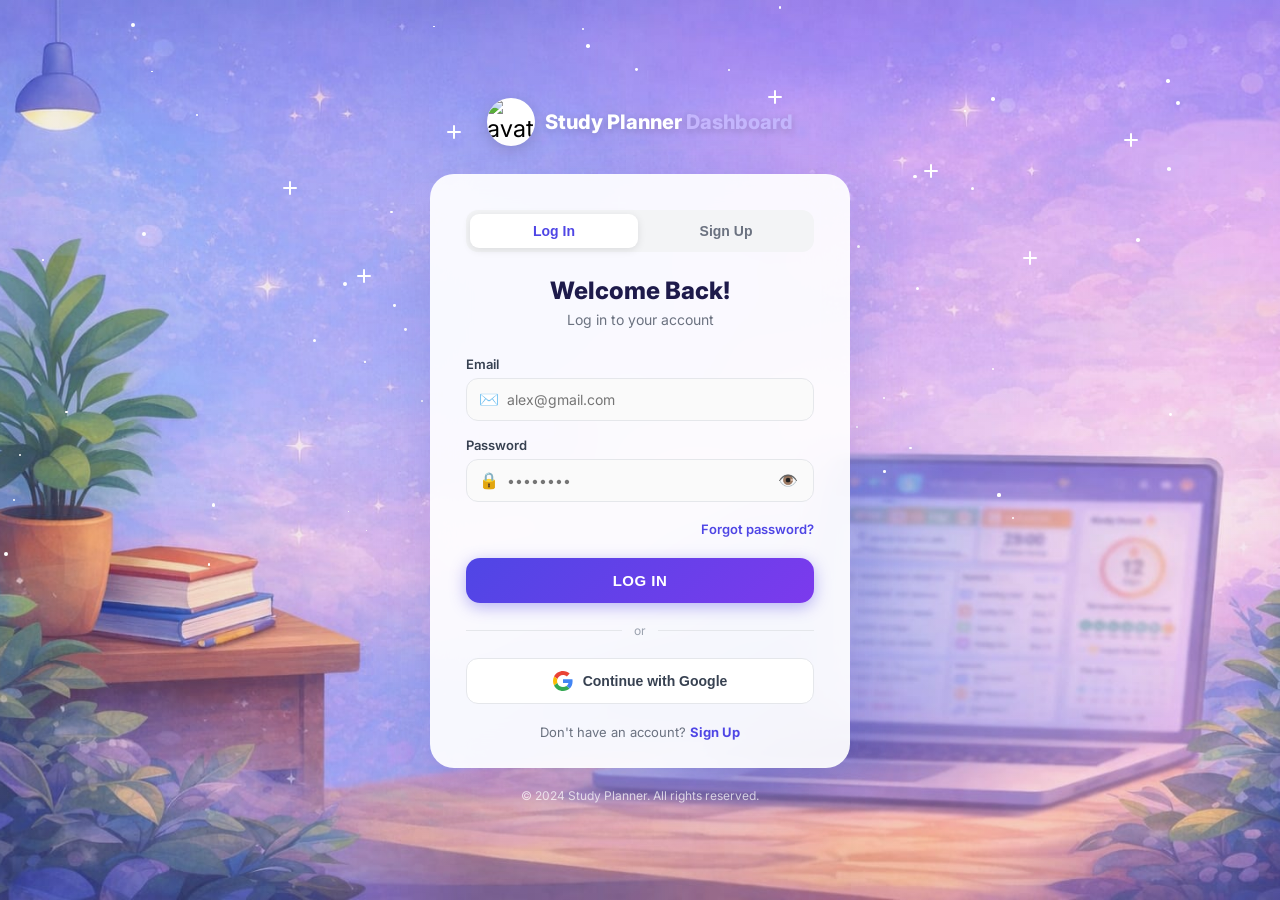
==== index.html @ 0c755c78 "your message" ====
<!DOCTYPE html>
<html lang="en">
<head>
  <meta charset="UTF-8" />
  <meta name="viewport" content="width=device-width, initial-scale=1.0"/>
  <title>Study Planner Dashboard</title>
  <link rel="stylesheet" href="style.css" />
  <link href="https://fonts.googleapis.com/css2?family=Inter:wght@400;500;600;700;800;900&display=swap" rel="stylesheet"/>
</head>
<body>

<!-- SIDEBAR -->
<aside class="sidebar" id="sidebar">
  <div class="sidebar-logo">
    <button class="menu-btn" onclick="toggleSidebar()">☰</button>
    <span class="logo-text">Study Planner</span>
  </div>
  <nav class="sidebar-nav">
    <a class="nav-item active" data-page="dashboard" onclick="showPage('dashboard',this)">
      <span class="nav-icon">🏠</span><span class="nav-label">Dashboard</span>
    </a>
    <a class="nav-item" data-page="today" onclick="showPage('today',this)">
      <span class="nav-icon">📅</span><span class="nav-label">Today</span>
    </a>
    <a class="nav-item" data-page="schedule" onclick="showPage('schedule',this)">
      <span class="nav-icon">🗓</span><span class="nav-label">Schedule</span>
    </a>
    <a class="nav-item" data-page="tasks" onclick="showPage('tasks',this)">
      <span class="nav-icon">✅</span><span class="nav-label">Tasks</span>
    </a>
    <a class="nav-item" data-page="exams" onclick="showPage('exams',this)">
      <span class="nav-icon">📝</span><span class="nav-label">Exams</span>
    </a>
    <a class="nav-item" data-page="resources" onclick="showPage('resources',this)">
      <span class="nav-icon">📚</span><span class="nav-label">Resources</span>
    </a>
    <a class="nav-item" data-page="progress" onclick="showPage('progress',this)">
      <span class="nav-icon">📊</span><span class="nav-label">Progress</span>
    </a>
    <a class="nav-item" data-page="analytics" onclick="showPage('analytics',this)">
      <span class="nav-icon">📈</span><span class="nav-label">Analytics</span>
    </a>
  </nav>
  <div class="sidebar-bottom">
    <a class="nav-item" onclick="openModal('settingsModal')">
      <span class="nav-icon">⚙️</span><span class="nav-label">Settings</span>
    </a>
    <a class="nav-item" onclick="openModal('helpModal')">
      <span class="nav-icon">❓</span><span class="nav-label">Help</span>
    </a>
  </div>
</aside>

<!-- MAIN WRAPPER -->
<div class="main-wrapper" id="mainWrapper">

  <!-- TOPBAR -->
  <header class="topbar">
    <div class="topbar-left">
      <button class="menu-btn-top" onclick="toggleSidebar()">☰</button>
      <h1 class="topbar-title">Study Planner Dashboard</h1>
    </div>
    <div class="topbar-center">
      <span class="welcome-msg">Welcome back, <span id="tbName">Mukti</span>! 👋</span>
    </div>
    <div class="topbar-right">
      <button class="tb-btn" onclick="openModal('searchModal')" title="Search">🔍</button>
      <button class="tb-btn notif-btn" onclick="openModal('notifModal')" title="Notifications">
        🔔<span class="notif-badge" id="notifBadge">0</span>
      </button>
      <button class="tb-btn" onclick="openModal('settingsModal')" title="Settings">⚙️</button>
      <img class="tb-avatar" id="tbAvatar" src="https://api.dicebear.com/7.x/adventurer/svg?seed=Alex" alt="avatar" onclick="openModal('profileModal')"/>
    </div>
  </header>

  <!-- PAGES -->
  <div class="pages-container">

    <!-- DASHBOARD PAGE -->
    <div class="page active" id="pg-dashboard">

      <!-- STAT CARDS ROW -->
      <div class="stat-row">
        <div class="stat-card blue">
          <div class="stat-card-header">
            <span class="stat-icon blue-icon">✔</span>
            <span class="stat-title">Today's Tasks</span>
          </div>
          <div class="stat-value"><span id="tasksDone">5</span> / <span id="tasksTotal">7</span></div>
          <div class="stat-sub">Completed</div>
          <div class="stat-bar"><div class="stat-bar-fill blue-fill" id="taskBarFill"></div></div>
        </div>
        <div class="stat-card teal">
          <div class="stat-card-header">
            <span class="stat-icon teal-icon">🕐</span>
            <span class="stat-title">Weekly Study Hours</span>
          </div>
          <div class="stat-value"><span id="hoursLogged">12</span> / <span id="hoursGoal">20</span> <small>hrs</small></div>
          <div class="stat-sub"></div>
          <div class="stat-bar"><div class="stat-bar-fill teal-fill" id="hoursBarFill"></div></div>
        </div>
        <div class="stat-card orange">
          <div class="stat-card-header">
            <span class="stat-icon orange-icon">📋</span>
            <span class="stat-title">Upcoming Exams</span>
          </div>
          <div class="stat-value" id="examCount">3</div>
          <div class="stat-sub">This Month</div>
        </div>
        <div class="stat-card purple">
          <div class="stat-card-header">
            <span class="stat-icon purple-icon">🎯</span>
            <span class="stat-title">Focus Timer</span>
          </div>
          <div class="stat-value timer-val" id="timerDisplay">25:00</div>
          <div class="stat-sub" id="timerLabel">Pomodoro Ready</div>
          <div class="timer-mini-btns">
            <button class="tmb" id="timerStartBtn" onclick="toggleTimer()">▶ Start</button>
            <button class="tmb tmb-reset" onclick="resetTimer()">↺</button>
          </div>
        </div>
      </div>

      <!-- MIDDLE ROW -->
      <div class="mid-row">

        <!-- TODAY'S SCHEDULE -->
        <div class="card">
          <div class="card-hdr">
            <span>Today's Schedule</span>
            <button class="hdr-btn" onclick="openModal('addScheduleModal')">⊞</button>
          </div>
          <ul class="sched-list" id="schedList"></ul>
          <button class="view-all-btn" onclick="showPage('schedule',null)">View Full Schedule</button>
        </div>

        <!-- TASK LIST -->
        <div class="card">
          <div class="card-hdr">
            <span>Task List</span>
            <button class="hdr-btn" onclick="openModal('addTaskModal')">＋</button>
          </div>
          <ul class="task-list" id="taskList"></ul>
          <button class="add-task-row" onclick="openModal('addTaskModal')">＋ Add New Task</button>
        </div>

        <!-- UPCOMING EXAMS -->
        <div class="card">
          <div class="card-hdr">
            <span>Upcoming Exams</span>
            <button class="hdr-btn view-all-link" onclick="showPage('exams',null)">View All</button>
          </div>
          <ul class="exam-list" id="examList"></ul>
        </div>

      </div>

      <!-- BOTTOM ROW -->
      <div class="bot-row">

        <!-- STUDY PROGRESS -->
        <div class="card">
          <div class="card-hdr"><span>Study Progress</span></div>
          <div id="subjectBars"></div>
          <div class="donut-wrap">
            <canvas id="donutChart" width="140" height="140"></canvas>
            <div class="donut-center">
              <span id="donutPct">68%</span>
              <small>Weekly Goal<br>Achieved</small>
            </div>
          </div>
        </div>

        <!-- QUICK ACTIONS -->
        <div class="card qa-card">
          <div class="card-hdr"><span>Quick Actions</span></div>
          <div class="qa-grid">
            <button class="qa-btn" onclick="startFocusTimer()">
              <span class="qa-icon purple-qa">🎯</span>
              <span>Start Focus</span>
              <small id="qaMin">25 min</small>
            </button>
            <button class="qa-btn" onclick="openModal('addNoteModal')">
              <span class="qa-icon blue-qa">📝</span>
              <span>Add Note</span>
            </button>
            <button class="qa-btn" onclick="openModal('flashcardsModal')">
              <span class="qa-icon teal-qa">🃏</span>
              <span>Create Flashcards</span>
            </button>
            <button class="qa-btn" onclick="openModal('addResourceModal')">
              <span class="qa-icon orange-qa">📤</span>
              <span>Upload Resource</span>
            </button>
          </div>
        </div>

        <!-- RESOURCES -->
        <div class="card">
          <div class="card-hdr">
            <span>Resources</span>
            <button class="hdr-btn view-all-link" onclick="showPage('resources',null)">View All</button>
          </div>
          <ul class="res-list" id="resList"></ul>
        </div>

      </div>
    </div><!-- /dashboard -->

    <!-- STREAK PANEL (right sidebar) -->
    <div class="streak-panel" id="streakPanel">
      <div class="card streak-card">
        <div class="card-hdr"><span>Study Streak 🔥</span></div>
        <div class="streak-ring-wrap">
          <canvas id="streakRing" width="160" height="160"></canvas>
          <div class="streak-ring-center">
            <span class="streak-flame-icon">🔥</span>
            <span class="streak-num" id="streakNum">0</span>
            <span class="streak-days-lbl">Days</span>
          </div>
        </div>
        <p class="streak-msg" id="streakMsg">Study today to start your streak!</p>
        <div class="streak-week" id="streakWeek"></div>
        <div class="longest-streak">🏆 Longest Streak: <strong id="longestStreak">0 days</strong></div>

        <!-- CALENDAR -->
        <div class="cal-section">
          <div class="cal-hdr">
            <span>This Month</span>
            <div>
              <button class="cal-nav" onclick="calNav(-1)">‹</button>
              <button class="cal-nav" onclick="calNav(1)">›</button>
            </div>
          </div>
          <div class="cal-dow">
            <span>M</span><span>T</span><span>W</span><span>T</span><span>F</span><span>S</span><span>S</span>
          </div>
          <div class="cal-grid" id="calGrid"></div>
          <div class="cal-footer">Total Study Days: <strong id="calTotal">0</strong></div>
          <div class="cal-month-lbl" id="calMonthLbl"></div>
        </div>
      </div>
    </div>

    <!-- TODAY PAGE -->
    <div class="page" id="pg-today">
      <div class="page-title">Today's Overview</div>
      <div class="card" style="max-width:700px">
        <div class="card-hdr"><span>Today's Tasks</span><button class="hdr-btn" onclick="openModal('addTaskModal')">＋</button></div>
        <ul class="task-list" id="todayTaskList"></ul>
        <button class="add-task-row" onclick="openModal('addTaskModal')">＋ Add New Task</button>
      </div>
    </div>

    <!-- SCHEDULE PAGE -->
    <div class="page" id="pg-schedule">
      <div class="page-title">Full Schedule</div>
      <div class="card" style="max-width:700px">
        <div class="card-hdr"><span>Schedule</span><button class="hdr-btn" onclick="openModal('addScheduleModal')">＋</button></div>
        <ul class="sched-list" id="fullSchedList"></ul>
      </div>
    </div>

    <!-- TASKS PAGE -->
    <div class="page" id="pg-tasks">
      <div class="page-title">All Tasks</div>
      <div class="card" style="max-width:700px">
        <div class="card-hdr"><span>Tasks</span><button class="hdr-btn" onclick="openModal('addTaskModal')">＋</button></div>
        <ul class="task-list" id="allTaskList"></ul>
      </div>
    </div>

    <!-- EXAMS PAGE -->
    <div class="page" id="pg-exams">
      <div class="page-title">Upcoming Exams</div>
      <div class="card" style="max-width:700px">
        <div class="card-hdr"><span>Exams</span><button class="hdr-btn" onclick="openModal('addExamModal')">＋</button></div>
        <ul class="exam-list" id="allExamList"></ul>
      </div>
    </div>

    <!-- RESOURCES PAGE -->
    <div class="page" id="pg-resources">
      <div class="page-title">Study Resources</div>
      <div class="card" style="max-width:700px">
        <div class="card-hdr"><span>Resources</span><button class="hdr-btn" onclick="openModal('addResourceModal')">＋</button></div>
        <ul class="res-list" id="allResList"></ul>
      </div>
    </div>

    <!-- PROGRESS PAGE -->
    <div class="page" id="pg-progress">
      <div class="page-title">Study Progress</div>
      <div class="card" style="max-width:700px">
        <div class="card-hdr"><span>Subject Progress</span></div>
        <div id="progressBars"></div>
      </div>
    </div>

    <!-- ANALYTICS PAGE -->
    <div class="page" id="pg-analytics">
      <div class="page-title">Analytics</div>
      <div class="card" style="max-width:700px">
        <div class="card-hdr"><span>Weekly Overview</span></div>
        <canvas id="analyticsChart" width="600" height="260"></canvas>
      </div>
    </div>

  </div><!-- /pages-container -->
</div><!-- /main-wrapper -->

<!-- TIMER MODAL (full focus timer) -->
<div class="overlay" id="timerModal">
  <div class="modal timer-modal">
    <div class="modal-hdr"><span>Focus Timer</span><button onclick="closeModal('timerModal')">✕</button></div>
    <div class="timer-mode-tabs">
      <button class="mode-tab active" id="tabPomodoro" onclick="setTimerMode('pomodoro')">🍅 Pomodoro</button>
      <button class="mode-tab" id="tabTea" onclick="setTimerMode('tea')">☕ Tea Break</button>
      <button class="mode-tab" id="tabStudy" onclick="setTimerMode('study')">📖 Study</button>
    </div>
    <div class="timer-big" id="timerBig">25:00</div>
    <div class="timer-status" id="timerStatus">Ready to focus</div>
    <div class="timer-cycle-info" id="timerCycleInfo">Cycle: Study 30 min → Tea Break 5 min</div>
    <div class="timer-btns">
      <button class="t-btn t-start" id="timerMainBtn" onclick="toggleTimer()">▶ Start</button>
      <button class="t-btn t-reset" onclick="resetTimer()">↺ Reset</button>
      <button class="t-btn t-skip" onclick="skipPhase()">⏭ Skip</button>
    </div>
    <div class="timer-progress-wrap">
      <div class="timer-progress-bar" id="timerProgressBar"></div>
    </div>
    <div class="timer-sessions">Sessions today: <strong id="sessionCount">0</strong></div>
  </div>
</div>

<!-- ADD TASK MODAL -->
<div class="overlay" id="addTaskModal">
  <div class="modal">
    <div class="modal-hdr"><span>Add New Task</span><button onclick="closeModal('addTaskModal')">✕</button></div>
    <label>Task</label>
    <input type="text" id="newTaskText" placeholder="Task description..." />
    <label>Subject</label>
    <input type="text" id="newTaskSubject" list="subjectDL" placeholder="e.g. Math, Biology..." autocomplete="off"/>
    <datalist id="subjectDL"></datalist>
    <label>Priority</label>
    <select id="newTaskPriority">
      <option value="normal">Normal</option>
      <option value="high">High</option>
      <option value="low">Low</option>
    </select>
    <button class="modal-submit" onclick="addTask()">Add Task</button>
  </div>
</div>

<!-- ADD EXAM MODAL -->
<div class="overlay" id="addExamModal">
  <div class="modal">
    <div class="modal-hdr"><span>Add Exam</span><button onclick="closeModal('addExamModal')">✕</button></div>
    <label>Exam Name</label>
    <input type="text" id="newExamName" placeholder="e.g. Chemistry Final"/>
    <label>Date</label>
    <input type="date" id="newExamDate"/>
    <label>Color</label>
    <select id="newExamColor">
      <option value="#4f46e5">Blue</option>
      <option value="#ef4444">Red</option>
      <option value="#10b981">Green</option>
      <option value="#f59e0b">Orange</option>
    </select>
    <button class="modal-submit" onclick="addExam()">Add Exam</button>
  </div>
</div>

<!-- EDIT EXAM MODAL -->
<div class="overlay" id="editExamModal">
  <div class="modal">
    <div class="modal-hdr"><span>Edit Exam</span><button onclick="closeModal('editExamModal')">✕</button></div>
    <input type="hidden" id="editExamId"/>
    <label>Exam Name</label>
    <input type="text" id="editExamName" placeholder="e.g. Chemistry Final"/>
    <label>Date</label>
    <input type="date" id="editExamDate"/>
    <label>Color</label>
    <select id="editExamColor">
      <option value="#4f46e5">Blue</option>
      <option value="#ef4444">Red</option>
      <option value="#10b981">Green</option>
      <option value="#f59e0b">Orange</option>
    </select>
    <button class="modal-submit" onclick="saveEditExam()">Save Changes</button>
  </div>
</div>

<!-- ADD SCHEDULE MODAL -->
<div class="overlay" id="addScheduleModal">
  <div class="modal">
    <div class="modal-hdr"><span>Add Schedule Item</span><button onclick="closeModal('addScheduleModal')">✕</button></div>
    <label>Time</label>
    <input type="time" id="newSchedTime"/>
    <label>Label</label>
    <input type="text" id="newSchedLabel" placeholder="e.g. Biology Review"/>
    <label>Color</label>
    <select id="newSchedColor">
      <option value="#10b981">Green</option>
      <option value="#4f46e5">Blue</option>
      <option value="#f59e0b">Orange</option>
      <option value="#ef4444">Red</option>
      <option value="#8b5cf6">Purple</option>
    </select>
    <button class="modal-submit" onclick="addScheduleItem()">Add</button>
  </div>
</div>

<!-- EDIT RESOURCE MODAL -->
<div class="overlay" id="editResourceModal">
  <div class="modal">
    <div class="modal-hdr"><span>Edit Resource</span><button onclick="closeModal('editResourceModal')">✕</button></div>
    <input type="hidden" id="editResId"/>
    <label>Name</label>
    <input type="text" id="editResName" placeholder="Resource name..."/>
    <label>Type</label>
    <select id="editResType">
      <option value="🔖">🔖PDF</option>
      <option value="📹">📹Video</option>
      <option value="🔗">🔗Link</option>
      <option value="📄">📄Notes</option>
    </select>
    <label>URL (optional)</label>
    <input type="text" id="editResUrl" placeholder="https://..."/>
    <button class="modal-submit" onclick="saveEditResource()">Save Changes</button>
  </div>
</div>

<!-- ADD RESOURCE MODAL -->
<div class="overlay" id="addResourceModal">
  <div class="modal">
    <div class="modal-hdr"><span>Add Resource</span><button onclick="closeModal('addResourceModal')">✕</button></div>
    <label>Name</label>
    <input type="text" id="newResName" placeholder="Resource name..."/>
    <label>Type</label>
    <select id="newResType">
      <option value="🔖">🔖PDF</option>
      <option value="📹">📹Video</option>
      <option value="🔗">🔗Link</option>
      <option value="📄">📄Notes</option>
    </select>
    <label>URL (optional)</label>
    <input type="text" id="newResUrl" placeholder="https://..."/>
    <button class="modal-submit" onclick="addResource()">Add Resource</button>
  </div>
</div>

<!-- ADD NOTE MODAL -->
<div class="overlay" id="addNoteModal">
  <div class="modal">
    <div class="modal-hdr"><span>Add Note</span><button onclick="closeModal('addNoteModal')">✕</button></div>
    <label>Title</label>
    <input type="text" id="newNoteTitle" placeholder="Note title..."/>
    <label>Content</label>
    <textarea id="newNoteContent" rows="5" placeholder="Write your note here..." style="width:100%;padding:9px 12px;border:1.5px solid #e5e7eb;border-radius:8px;font-size:14px;resize:vertical;outline:none;font-family:inherit"></textarea>
    <button class="modal-submit" onclick="addNote()">Save Note</button>
  </div>
</div>

<!-- FLASHCARDS MODAL -->
<div class="overlay" id="flashcardsModal">
  <div class="modal">
    <div class="modal-hdr"><span>Create Flashcard</span><button onclick="closeModal('flashcardsModal')">✕</button></div>
    <label>Question</label>
    <input type="text" id="fcQuestion" placeholder="Question..."/>
    <label>Answer</label>
    <input type="text" id="fcAnswer" placeholder="Answer..."/>
    <button class="modal-submit" onclick="addFlashcard()">Save Flashcard</button>
  </div>
</div>

<!-- PROFILE MODAL -->
<div class="overlay" id="profileModal">
  <div class="modal">
    <div class="modal-hdr"><span>Update Profile</span><button onclick="closeModal('profileModal')">✕</button></div>
    <div class="profile-avatar-wrap">
      <img id="profileAvatarPreview" src="" alt="avatar" class="profile-avatar-big"/>
      <button class="profile-avatar-change" onclick="$id('profilePicInput').click()">📷 Change Photo</button>
      <input type="file" id="profilePicInput" accept="image/*" style="display:none" onchange="handleProfilePic(event)"/>
    </div>
    <label>Display Name</label>
    <input type="text" id="profileName" placeholder="Your name"/>
    <label>Gmail Address</label>
    <input type="email" id="profileEmail" placeholder="yourname@gmail.com" readonly style="background:#f9fafb;color:#9ca3af;cursor:not-allowed"/>
    <button class="modal-submit" onclick="saveProfile()">Save Profile</button>
  </div>
</div>

<!-- SETTINGS MODAL -->
<div class="overlay" id="settingsModal">
  <div class="modal">
    <div class="modal-hdr"><span>Settings</span><button onclick="closeModal('settingsModal')">✕</button></div>
    <label>Your Name</label>
    <input type="text" id="setName" value="Mukti"/>
    <label>Pomodoro Duration (min)</label>
    <input type="number" id="setPomo" value="25" min="1" max="60"/>
    <label>Tea Break Duration (min)</label>
    <input type="number" id="setBreak" value="5" min="1" max="30"/>
    <label>Study Cycle Duration (min)</label>
    <input type="number" id="setStudyCycle" value="30" min="5" max="120"/>
    <label>Weekly Hours Goal</label>
    <input type="number" id="setHrsGoal" value="20" min="1" max="168"/>

    <label>Appearance</label>
    <div class="theme-toggle-row">
      <button class="theme-btn" id="themeLightBtn" onclick="setTheme('light')">☀️ Light</button>
      <button class="theme-btn" id="themeDarkBtn" onclick="setTheme('dark')">🌙 Dark</button>
    </div>

    <label style="margin-top:14px">Language</label>
    <select id="setLanguage" onchange="setLanguage(this.value)">
      <option value="en">🇬🇧 English</option>
      <option value="hi">🇮🇳 Hindi</option>
      <option value="gu">🇮🇳 Gujarati</option>
    </select>

    <button class="modal-submit" onclick="saveSettings()">Save Settings</button>
    <button class="modal-profile" onclick="closeModal('settingsModal');openModal('profileModal')">👤 Update Profile</button>
    <button class="modal-logout" onclick="logout()">🚪 Logout</button>
  </div>
</div>

<!-- NOTIFICATIONS MODAL -->
<div class="overlay" id="notifModal">
  <div class="modal">
    <div class="modal-hdr"><span>Notifications</span><button onclick="closeModal('notifModal')">✕</button></div>
    <ul class="notif-list" id="notifList"></ul>
    <button class="modal-submit" onclick="clearNotifs()">Clear All</button>
  </div>
</div>

<!-- SEARCH MODAL -->
<div class="overlay" id="searchModal">
  <div class="modal">
    <div class="modal-hdr"><span>Search</span><button onclick="closeModal('searchModal')">✕</button></div>
    <input type="text" id="searchInput" placeholder="Search tasks, exams, resources..." oninput="doSearch()"/>
    <ul class="notif-list" id="searchResults"></ul>
  </div>
</div>

<!-- HELP MODAL -->
<div class="overlay" id="helpModal">
  <div class="modal">
    <div class="modal-hdr"><span>Help</span><button onclick="closeModal('helpModal')">✕</button></div>
    <p style="font-size:14px;color:#374151;line-height:1.7">
      <strong>Timer Cycle:</strong> Study 30 min → ☕ Tea Break 5 min → repeat.<br>
      <strong>Pomodoro:</strong> 25 min focus → 5 min break.<br>
      <strong>Streak:</strong> Complete at least one task per day to maintain your streak.<br>
      <strong>Quick Actions:</strong> Use the dashboard buttons to quickly start a session, add notes, or upload resources.
    </p>
  </div>
</div>

<!-- TOAST -->
<div class="toast" id="toast" onclick="hideToast()">
  <span id="toastIcon">🔔</span>
  <div>
    <div id="toastTitle" style="font-weight:700;font-size:14px"></div>
    <div id="toastMsg" style="font-size:12px;opacity:.9"></div>
  </div>
  <button onclick="event.stopPropagation();hideToast()" style="background:none;border:none;color:white;font-size:18px;cursor:pointer;margin-left:auto">✕</button>
</div>

<!-- SIDEBAR OVERLAY (mobile) -->
<div class="sidebar-overlay" id="sidebarOverlay" onclick="toggleSidebar()"></div>

<script src="app.js"></script>
</body>
</html>
---- style.css ----
/* ===== RESET & BASE ===== */
*{box-sizing:border-box;margin:0;padding:0}
body{font-family:'Inter',sans-serif;background:linear-gradient(135deg,#c7d9f5 0%,#dce8fb 50%,#c5d5f0 100%);min-height:100vh;display:flex;overflow-x:hidden}

/* ===== SIDEBAR ===== */
.sidebar{width:220px;min-height:100vh;background:linear-gradient(180deg,#1e3a8a 0%,#1d4ed8 60%,#2563eb 100%);display:flex;flex-direction:column;position:fixed;left:0;top:0;z-index:200;transition:width .3s,transform .3s;overflow:hidden}
.sidebar.collapsed{width:64px}
.sidebar-logo{display:flex;align-items:center;gap:12px;padding:18px 16px 14px;border-bottom:1px solid rgba(255,255,255,.12)}
.menu-btn{background:none;border:none;color:white;font-size:20px;cursor:pointer;flex-shrink:0;line-height:1}
.logo-text{color:white;font-weight:800;font-size:15px;white-space:nowrap;overflow:hidden}
.sidebar.collapsed .logo-text{display:none}
.sidebar-nav{flex:1;padding:12px 0;display:flex;flex-direction:column;gap:2px}
.sidebar-bottom{padding:12px 0;border-top:1px solid rgba(255,255,255,.12)}
.nav-item{display:flex;align-items:center;gap:12px;padding:11px 18px;color:rgba(255,255,255,.75);cursor:pointer;border-radius:0;transition:all .2s;text-decoration:none;white-space:nowrap;border-left:3px solid transparent}
.nav-item:hover{background:rgba(255,255,255,.12);color:white}
.nav-item.active{background:rgba(255,255,255,.18);color:white;border-left-color:white;font-weight:600}
.nav-icon{font-size:18px;flex-shrink:0;width:22px;text-align:center}
.nav-label{font-size:14px;overflow:hidden}
.sidebar.collapsed .nav-label{display:none}
.sidebar.collapsed .nav-item{padding:11px 20px;justify-content:center}

/* ===== MAIN WRAPPER ===== */
.main-wrapper{margin-left:220px;flex:1;display:flex;flex-direction:column;min-height:100vh;transition:margin-left .3s}
.sidebar.collapsed~.main-wrapper{margin-left:64px}

/* ===== TOPBAR ===== */
.topbar{background:linear-gradient(90deg,#1e3a8a,#1d4ed8,#2563eb);color:white;padding:12px 24px;display:flex;align-items:center;justify-content:space-between;gap:12px;position:sticky;top:0;z-index:100;box-shadow:0 2px 12px rgba(0,0,0,.2)}
.topbar-left{display:flex;align-items:center;gap:12px}
.menu-btn-top{background:none;border:none;color:white;font-size:20px;cursor:pointer;display:none}
.topbar-title{font-size:18px;font-weight:800;white-space:nowrap}
.topbar-center{flex:1;text-align:center}
.welcome-msg{font-size:14px;opacity:.9}
.topbar-right{display:flex;align-items:center;gap:8px}
.tb-btn{background:rgba(255,255,255,.15);border:none;color:white;font-size:16px;padding:7px 10px;border-radius:8px;cursor:pointer;position:relative;transition:background .2s}
.tb-btn:hover{background:rgba(255,255,255,.28)}
.notif-badge{position:absolute;top:-4px;right:-4px;background:#ef4444;color:white;font-size:9px;border-radius:50%;width:16px;height:16px;display:flex;align-items:center;justify-content:center;font-weight:700}
.tb-avatar{width:36px;height:36px;border-radius:50%;border:2px solid rgba(255,255,255,.6);cursor:pointer;object-fit:cover}

/* ===== PAGES CONTAINER ===== */
.pages-container{display:flex;gap:0;flex:1;padding:0;position:relative}
.page{display:none;flex:1;padding:20px;flex-direction:column;gap:16px;min-width:0}
.page.active{display:flex}
.page-title{font-size:22px;font-weight:800;color:#1e3a8a;margin-bottom:4px}

/* ===== STAT ROW ===== */
.stat-row{display:grid;grid-template-columns:repeat(4,1fr);gap:14px}
.stat-card{background:white;border-radius:14px;padding:16px;box-shadow:0 2px 12px rgba(0,0,0,.07);display:flex;flex-direction:column;gap:4px}
.stat-card-header{display:flex;align-items:center;gap:8px;margin-bottom:4px}
.stat-icon{width:32px;height:32px;border-radius:8px;display:flex;align-items:center;justify-content:center;font-size:16px;flex-shrink:0}
.blue-icon{background:#dbeafe;color:#1d4ed8}
.teal-icon{background:#d1fae5;color:#059669}
.orange-icon{background:#ffedd5;color:#ea580c}
.purple-icon{background:#ede9fe;color:#7c3aed}
.stat-title{font-size:13px;font-weight:600;color:#6b7280}
.stat-value{font-size:28px;font-weight:900;color:#111827;line-height:1.1}
.stat-value small{font-size:14px;font-weight:500;color:#6b7280}
.timer-val{font-size:26px;color:#7c3aed;letter-spacing:1px}
.stat-sub{font-size:12px;color:#9ca3af;margin-top:2px}
.stat-bar{background:#f3f4f6;border-radius:6px;height:7px;overflow:hidden;margin-top:6px}
.stat-bar-fill{height:100%;border-radius:6px;transition:width .5s}
.blue-fill{background:linear-gradient(90deg,#3b82f6,#60a5fa)}
.teal-fill{background:linear-gradient(90deg,#10b981,#34d399)}
.timer-mini-btns{display:flex;gap:6px;margin-top:6px}
.tmb{flex:1;background:#7c3aed;color:white;border:none;padding:5px 8px;border-radius:7px;font-size:12px;font-weight:600;cursor:pointer;transition:background .2s}
.tmb:hover{background:#6d28d9}
.tmb-reset{background:#e5e7eb;color:#374151}
.tmb-reset:hover{background:#d1d5db}

/* ===== CARDS ===== */
.card{background:white;border-radius:14px;padding:16px;box-shadow:0 2px 12px rgba(0,0,0,.07)}
.card-hdr{display:flex;justify-content:space-between;align-items:center;margin-bottom:12px}
.card-hdr span{font-size:14px;font-weight:700;color:#1e3a8a}
.hdr-btn{background:#eff6ff;border:none;color:#1d4ed8;font-size:14px;padding:4px 10px;border-radius:7px;cursor:pointer;font-weight:600;transition:background .2s}
.hdr-btn:hover{background:#dbeafe}
.view-all-link{background:none;color:#3b82f6;font-size:13px;padding:0}
.view-all-link:hover{background:none;text-decoration:underline}

/* ===== MID ROW ===== */
.mid-row{display:grid;grid-template-columns:1fr 1.1fr 1fr;gap:14px}

/* ===== SCHEDULE LIST ===== */
.sched-list{list-style:none;display:flex;flex-direction:column;gap:8px;margin-bottom:12px}
.sched-item{display:flex;align-items:center;gap:10px;font-size:13px;padding:5px 6px;border-radius:8px;transition:background .15s;cursor:default}
.sched-item:hover{background:#f9fafb}
.sched-dot{width:10px;height:10px;border-radius:50%;flex-shrink:0}
.sched-time{font-weight:600;color:#374151;min-width:68px;font-size:12px}
.sched-label{flex:1;color:#374151}
.sched-item .del-btn{background:none;border:none;color:#d1d5db;cursor:pointer;font-size:13px;margin-left:auto}
.sched-item .del-btn:hover{color:#ef4444}
.view-all-btn{width:100%;background:white;color:#1d4ed8;border:1.5px solid #1d4ed8;padding:8px;border-radius:9px;font-size:13px;font-weight:600;cursor:pointer;transition:all .2s;margin-top:4px}
.view-all-btn:hover{background:#1d4ed8;color:white}

/* ===== TASK LIST ===== */
.task-list{list-style:none;display:flex;flex-direction:column;gap:7px;margin-bottom:10px}
.task-item{display:flex;align-items:center;gap:9px;font-size:13px;padding:6px 8px;border-radius:9px;cursor:pointer;transition:background .15s}
.task-item:hover{background:#f9fafb}
.task-check{width:20px;height:20px;border-radius:50%;display:flex;align-items:center;justify-content:center;font-size:11px;flex-shrink:0;font-weight:700;border:2px solid #d1d5db}
.task-check.done{background:#d1fae5;border-color:#10b981;color:#059669}
.task-item.done .task-text{text-decoration:line-through;color:#9ca3af}
.task-text{flex:1;color:#374151}
.task-subject{font-size:10px;background:#eff6ff;color:#1d4ed8;padding:2px 7px;border-radius:10px;font-weight:600}
.task-item .del-btn{background:none;border:none;color:#d1d5db;cursor:pointer;font-size:13px}
.task-item .del-btn:hover{color:#ef4444}
.add-task-row{width:100%;background:none;border:1.5px dashed #d1d5db;color:#6b7280;padding:9px;border-radius:9px;font-size:13px;cursor:pointer;transition:all .2s;margin-top:4px}
.add-task-row:hover{border-color:#3b82f6;color:#1d4ed8;background:#eff6ff}

/* ===== EXAM LIST ===== */
.exam-list{list-style:none;display:flex;flex-direction:column;gap:8px}
.exam-item{display:flex;align-items:center;gap:10px;padding:7px 8px;border-radius:9px;transition:background .15s}
.exam-item:hover{background:#f9fafb}
.exam-icon-box{width:32px;height:32px;border-radius:8px;display:flex;align-items:center;justify-content:center;font-size:14px;flex-shrink:0}
.exam-name{flex:1;font-size:13px;font-weight:600;color:#374151}
.exam-date{font-size:12px;color:#6b7280;white-space:nowrap}
.exam-item .del-btn{background:none;border:none;color:#d1d5db;cursor:pointer;font-size:13px}
.exam-item .del-btn:hover{color:#ef4444}
.exam-actions{display:flex;gap:4px;flex-shrink:0;opacity:0;transition:opacity .2s}
.exam-item:hover .exam-actions{opacity:1}
.exam-edit-btn{background:none;border:none;cursor:pointer;font-size:14px;padding:4px 6px;border-radius:7px;transition:background .15s;line-height:1}
.exam-edit-btn:hover{background:#eff6ff}

/* ===== BOTTOM ROW ===== */
.bot-row{display:grid;grid-template-columns:1.4fr .8fr 1fr;gap:14px}

/* ===== SUBJECT BARS ===== */
#subjectBars{display:flex;flex-direction:column;gap:10px;margin-bottom:14px}
.subj-row{display:flex;align-items:center;gap:10px}
.subj-name{font-size:13px;color:#374151;min-width:58px;font-weight:500}
.subj-bar-wrap{flex:1;background:#f3f4f6;border-radius:6px;height:11px;overflow:hidden}
.subj-bar-fill{height:100%;border-radius:6px;transition:width .6s}
.subj-pct{font-size:12px;color:#6b7280;min-width:34px;text-align:right;font-weight:600}

/* ===== DONUT ===== */
.donut-wrap{position:relative;display:flex;justify-content:center;align-items:center;margin-top:8px}
.donut-center{position:absolute;text-align:center;pointer-events:none}
.donut-center span{font-size:24px;font-weight:900;color:#1e3a8a;display:block}
.donut-center small{font-size:10px;color:#6b7280;line-height:1.4}

/* ===== QUICK ACTIONS ===== */
.qa-card{display:flex;flex-direction:column}
.qa-grid{display:grid;grid-template-columns:1fr 1fr;gap:10px}
.qa-btn{background:#f9fafb;border:1.5px solid #e5e7eb;border-radius:12px;padding:14px 10px;display:flex;flex-direction:column;align-items:center;gap:6px;cursor:pointer;transition:all .2s;font-size:12px;font-weight:600;color:#374151}
.qa-btn:hover{border-color:#3b82f6;background:#eff6ff;color:#1d4ed8;transform:translateY(-2px)}
.qa-icon{width:38px;height:38px;border-radius:10px;display:flex;align-items:center;justify-content:center;font-size:18px}
.purple-qa{background:#ede9fe}
.blue-qa{background:#dbeafe}
.teal-qa{background:#d1fae5}
.orange-qa{background:#ffedd5}
.qa-btn small{font-size:10px;color:#9ca3af;font-weight:400}

/* ===== RESOURCES LIST ===== */
.res-list{list-style:none;display:flex;flex-direction:column;gap:8px}
.res-item{display:flex;align-items:center;gap:10px;padding:8px 10px;border-radius:10px;transition:background .15s;cursor:pointer}
.res-item:hover{background:#f9fafb}
.res-icon-box{width:36px;height:36px;border-radius:9px;display:flex;align-items:center;justify-content:center;font-size:16px;flex-shrink:0}
.res-info{flex:1;min-width:0}
.res-name{font-size:13px;font-weight:600;color:#374151;white-space:nowrap;overflow:hidden;text-overflow:ellipsis}
.res-type{font-size:11px;color:#9ca3af}
.res-item .del-btn{background:none;border:none;color:#d1d5db;cursor:pointer;font-size:14px}
.res-item .del-btn:hover{color:#ef4444}
.res-actions{display:flex;gap:4px;flex-shrink:0;opacity:0;transition:opacity .2s}
.res-item:hover .res-actions{opacity:1}
.res-edit-btn,.res-del-btn{background:none;border:none;cursor:pointer;font-size:15px;padding:4px 6px;border-radius:7px;transition:background .15s;line-height:1}
.res-edit-btn:hover{background:#eff6ff}
.res-del-btn:hover{background:#fee2e2}

/* ===== STREAK PANEL ===== */
.streak-panel{width:280px;flex-shrink:0;padding:20px 16px 20px 0}
.streak-card{display:flex;flex-direction:column;gap:12px}
.streak-ring-wrap{position:relative;display:flex;justify-content:center;align-items:center;margin:4px 0}
.streak-ring-center{position:absolute;text-align:center;pointer-events:none;display:flex;flex-direction:column;align-items:center}
.streak-flame-icon{font-size:22px;line-height:1}
.streak-num{font-size:32px;font-weight:900;color:#1e3a8a;line-height:1}
.streak-days-lbl{font-size:12px;color:#6b7280;font-weight:500}
.streak-msg{font-size:12px;color:#374151;text-align:center;line-height:1.5}
.streak-week{display:flex;gap:5px;justify-content:center;flex-wrap:wrap}
.sw-day{width:34px;height:34px;border-radius:50%;display:flex;flex-direction:column;align-items:center;justify-content:center;font-size:11px;font-weight:700;border:2px solid #e5e7eb;color:#9ca3af;background:#f9fafb;gap:1px}
.sw-day.studied{background:#d1fae5;border-color:#10b981;color:#059669}
.sw-day.today{border-color:#3b82f6;border-width:2.5px}
.sw-lbl{font-size:8px;font-weight:500;opacity:.8}
.longest-streak{font-size:12px;color:#374151;text-align:center;padding:6px 0;border-top:1px solid #f3f4f6}

/* ===== CALENDAR ===== */
.cal-section{border-top:1px solid #f3f4f6;padding-top:10px}
.cal-hdr{display:flex;justify-content:space-between;align-items:center;margin-bottom:8px}
.cal-hdr span{font-size:13px;font-weight:700;color:#1e3a8a}
.cal-nav{background:none;border:1px solid #e5e7eb;color:#374151;width:24px;height:24px;border-radius:6px;cursor:pointer;font-size:14px;line-height:1}
.cal-nav:hover{background:#f3f4f6}
.cal-dow{display:grid;grid-template-columns:repeat(7,1fr);gap:2px;margin-bottom:4px}
.cal-dow span{text-align:center;font-size:10px;font-weight:600;color:#9ca3af}
.cal-grid{display:grid;grid-template-columns:repeat(7,1fr);gap:2px}
.cal-day{width:100%;aspect-ratio:1;display:flex;align-items:center;justify-content:center;font-size:11px;border-radius:50%;color:#374151;cursor:default;font-weight:500}
.cal-day.empty{background:none}
.cal-day.studied{background:#dbeafe;color:#1d4ed8;font-weight:700}
.cal-day.today{background:#1d4ed8;color:white;font-weight:800}
.cal-day.studied.today{background:#1d4ed8;color:white}
.cal-footer{font-size:12px;color:#374151;text-align:center;margin-top:8px}
.cal-footer strong{color:#1d4ed8;font-size:16px}
.cal-month-lbl{font-size:11px;color:#9ca3af;text-align:center;margin-top:4px}

/* ===== TIMER MODAL ===== */
.timer-modal{max-width:400px;text-align:center}
.timer-mode-tabs{display:flex;gap:8px;justify-content:center;margin-bottom:20px}
.mode-tab{background:#f3f4f6;border:none;padding:8px 16px;border-radius:20px;font-size:13px;font-weight:600;cursor:pointer;color:#6b7280;transition:all .2s}
.mode-tab.active{background:#1d4ed8;color:white}
.timer-big{font-size:64px;font-weight:900;color:#1e3a8a;letter-spacing:2px;margin:10px 0}
.timer-status{font-size:14px;color:#6b7280;margin-bottom:4px}
.timer-cycle-info{font-size:12px;color:#9ca3af;margin-bottom:16px}
.timer-btns{display:flex;gap:10px;justify-content:center;margin-bottom:16px}
.t-btn{padding:10px 22px;border:none;border-radius:10px;font-size:14px;font-weight:700;cursor:pointer;transition:all .2s}
.t-start{background:#1d4ed8;color:white}
.t-start:hover{background:#1e3a8a}
.t-reset{background:#f3f4f6;color:#374151}
.t-reset:hover{background:#e5e7eb}
.t-skip{background:#f59e0b;color:white}
.t-skip:hover{background:#d97706}
.timer-progress-wrap{background:#f3f4f6;border-radius:8px;height:10px;overflow:hidden;margin-bottom:12px}
.timer-progress-bar{height:100%;background:linear-gradient(90deg,#1d4ed8,#7c3aed);border-radius:8px;transition:width .5s;width:0%}
.timer-sessions{font-size:13px;color:#6b7280}

/* ===== MODALS ===== */
.overlay{display:none;position:fixed;inset:0;background:rgba(0,0,0,.45);z-index:500;align-items:center;justify-content:center}
.overlay.open{display:flex}
.modal{background:white;border-radius:16px;padding:24px;width:90%;max-width:420px;box-shadow:0 8px 40px rgba(0,0,0,.18);animation:slideUp .22s ease;max-height:90vh;overflow-y:auto}
@keyframes slideUp{from{transform:translateY(28px);opacity:0}to{transform:translateY(0);opacity:1}}
.modal-hdr{display:flex;justify-content:space-between;align-items:center;margin-bottom:16px}
.modal-hdr span{font-size:17px;font-weight:800;color:#1e3a8a}
.modal-hdr button{background:#f3f4f6;border:none;width:30px;height:30px;border-radius:50%;cursor:pointer;font-size:15px;color:#374151}
.modal label{font-size:13px;color:#374151;font-weight:600;display:block;margin-bottom:5px}
.modal input,.modal select,.modal textarea{width:100%;padding:9px 12px;margin-bottom:14px;border:1.5px solid #e5e7eb;border-radius:9px;font-size:14px;outline:none;transition:border .2s;font-family:inherit}
.modal input:focus,.modal select:focus,.modal textarea:focus{border-color:#1d4ed8}
.modal-submit{width:100%;background:#1d4ed8;color:white;border:none;padding:11px;border-radius:10px;font-size:15px;font-weight:700;cursor:pointer;transition:background .2s;margin-top:2px}
.modal-submit:hover{background:#1e3a8a}
.modal-logout{width:100%;background:#fee2e2;color:#dc2626;border:none;padding:10px;border-radius:10px;font-size:14px;font-weight:600;cursor:pointer;margin-top:8px;transition:background .2s}
.modal-logout:hover{background:#fecaca}
.modal-profile{width:100%;background:#eff6ff;color:#1d4ed8;border:none;padding:10px;border-radius:10px;font-size:14px;font-weight:600;cursor:pointer;margin-top:8px;transition:background .2s}
.modal-profile:hover{background:#dbeafe}
.profile-avatar-wrap{display:flex;flex-direction:column;align-items:center;gap:10px;margin-bottom:20px}
.profile-avatar-big{width:90px;height:90px;border-radius:50%;object-fit:cover;border:3px solid #e5e7eb;box-shadow:0 4px 16px rgba(0,0,0,.1)}
.profile-avatar-change{background:#eff6ff;color:#1d4ed8;border:1.5px solid #bfdbfe;padding:7px 16px;border-radius:20px;font-size:13px;font-weight:600;cursor:pointer;transition:all .2s}
.profile-avatar-change:hover{background:#dbeafe}

/* ===== NOTIFICATIONS ===== */
.notif-list{list-style:none;display:flex;flex-direction:column;gap:7px;margin-bottom:14px;max-height:300px;overflow-y:auto}
.notif-item{background:#eff6ff;border-radius:8px;padding:9px 12px;font-size:13px;color:#374151}

/* ===== TOAST ===== */
.toast{position:fixed;bottom:24px;right:24px;background:linear-gradient(135deg,#1e3a8a,#1d4ed8);color:white;border-radius:14px;padding:14px 18px;display:flex;align-items:center;gap:12px;box-shadow:0 6px 28px rgba(30,58,138,.4);z-index:9999;min-width:280px;max-width:360px;transform:translateX(120%);transition:transform .4s cubic-bezier(.34,1.56,.64,1);cursor:pointer}
.toast.show{transform:translateX(0)}
#toastIcon{font-size:26px;flex-shrink:0}

/* ===== SIDEBAR OVERLAY (mobile) ===== */
.sidebar-overlay{display:none;position:fixed;inset:0;background:rgba(0,0,0,.4);z-index:150}

/* ===== RESPONSIVE ===== */
@media(max-width:1200px){
  .streak-panel{width:240px}
  .bot-row{grid-template-columns:1.2fr .9fr 1fr}
}
@media(max-width:1024px){
  .streak-panel{display:none}
  .mid-row{grid-template-columns:1fr 1fr}
  .bot-row{grid-template-columns:1fr 1fr}
  .stat-row{grid-template-columns:repeat(2,1fr)}
}
@media(max-width:768px){
  .sidebar{transform:translateX(-100%);width:220px}
  .sidebar.open{transform:translateX(0)}
  .sidebar-overlay.open{display:block}
  .main-wrapper{margin-left:0!important}
  .menu-btn-top{display:block}
  .topbar-center{display:none}
  .mid-row{grid-template-columns:1fr}
  .bot-row{grid-template-columns:1fr}
  .stat-row{grid-template-columns:repeat(2,1fr)}
  .pages-container{flex-direction:column}
  .page{padding:14px}
}
@media(max-width:480px){
  .stat-row{grid-template-columns:1fr}
  .qa-grid{grid-template-columns:1fr 1fr}
  .topbar{padding:10px 14px}
  .topbar-title{font-size:15px}
}

/* ===== THEME TOGGLE BUTTONS ===== */
.theme-toggle-row{display:flex;gap:8px;margin-bottom:14px}
.theme-btn{flex:1;padding:9px;border:1.5px solid #e5e7eb;border-radius:10px;background:#f9fafb;color:#374151;font-size:13px;font-weight:600;cursor:pointer;transition:all .2s}
.theme-btn:hover{border-color:#1d4ed8;background:#eff6ff;color:#1d4ed8}
.theme-btn.active{background:#1d4ed8;color:white;border-color:#1d4ed8}

/* ===== DARK MODE ===== */
[data-theme="dark"] {
  --bg: #0f172a;
  --bg2: #1e293b;
  --card: #1e293b;
  --card2: #273549;
  --border: #334155;
  --text: #f1f5f9;
  --text2: #94a3b8;
  --text3: #cbd5e1;
  --sidebar-bg: linear-gradient(180deg,#0f172a 0%,#1e293b 100%);
  --topbar-bg: linear-gradient(90deg,#0f172a,#1e293b,#273549);
  --input-bg: #273549;
  --input-border: #334155;
  --hover: #273549;
  --stat-bar-bg: #334155;
  --modal-bg: #1e293b;
}

[data-theme="dark"] body {
  background: linear-gradient(135deg,#0f172a 0%,#1e293b 50%,#0f172a 100%);
}
[data-theme="dark"] .sidebar {
  background: var(--sidebar-bg);
  border-right: 1px solid var(--border);
}
[data-theme="dark"] .topbar {
  background: var(--topbar-bg);
}
[data-theme="dark"] .card,
[data-theme="dark"] .stat-card {
  background: var(--card);
  box-shadow: 0 2px 12px rgba(0,0,0,.4);
}
[data-theme="dark"] .card-hdr span,
[data-theme="dark"] .page-title,
[data-theme="dark"] .stat-title {
  color: #93c5fd;
}
[data-theme="dark"] .stat-value,
[data-theme="dark"] .task-text,
[data-theme="dark"] .sched-label,
[data-theme="dark"] .exam-name,
[data-theme="dark"] .res-name,
[data-theme="dark"] .subj-name {
  color: var(--text);
}
[data-theme="dark"] .stat-sub,
[data-theme="dark"] .exam-date,
[data-theme="dark"] .res-type,
[data-theme="dark"] .subj-pct,
[data-theme="dark"] .sched-time {
  color: var(--text2);
}
[data-theme="dark"] .task-item,
[data-theme="dark"] .sched-item,
[data-theme="dark"] .exam-item,
[data-theme="dark"] .res-item {
  color: var(--text);
}
[data-theme="dark"] .task-item:hover,
[data-theme="dark"] .sched-item:hover,
[data-theme="dark"] .exam-item:hover,
[data-theme="dark"] .res-item:hover {
  background: var(--hover);
}
[data-theme="dark"] .stat-bar,
[data-theme="dark"] .subj-bar-wrap {
  background: var(--stat-bar-bg);
}
[data-theme="dark"] .hdr-btn {
  background: #273549;
  color: #93c5fd;
}
[data-theme="dark"] .hdr-btn:hover { background: #334155; }
[data-theme="dark"] .add-task-row {
  border-color: #334155;
  color: var(--text2);
  background: transparent;
}
[data-theme="dark"] .add-task-row:hover {
  border-color: #3b82f6;
  color: #93c5fd;
  background: #273549;
}
[data-theme="dark"] .qa-btn {
  background: #273549;
  border-color: #334155;
  color: var(--text3);
}
[data-theme="dark"] .qa-btn:hover {
  background: #334155;
  border-color: #3b82f6;
  color: #93c5fd;
}
[data-theme="dark"] .view-all-btn {
  background: transparent;
  border-color: #3b82f6;
  color: #93c5fd;
}
[data-theme="dark"] .view-all-btn:hover {
  background: #1d4ed8;
  color: white;
}
[data-theme="dark"] .streak-card { background: var(--card); }
[data-theme="dark"] .streak-num,
[data-theme="dark"] .cal-hdr span { color: #93c5fd; }
[data-theme="dark"] .streak-msg,
[data-theme="dark"] .longest-streak,
[data-theme="dark"] .cal-footer { color: var(--text3); }
[data-theme="dark"] .sw-day { background: #273549; border-color: #334155; color: var(--text2); }
[data-theme="dark"] .cal-day { color: var(--text3); }
[data-theme="dark"] .cal-day.studied { background: #1e3a8a; color: #93c5fd; }
[data-theme="dark"] .cal-day.today { background: #1d4ed8; color: white; }
[data-theme="dark"] .cal-nav { background: #273549; border-color: #334155; color: var(--text3); }
[data-theme="dark"] .cal-nav:hover { background: #334155; }
[data-theme="dark"] .cal-dow span { color: var(--text2); }
[data-theme="dark"] .cal-month-lbl { color: var(--text2); }
[data-theme="dark"] .overlay { background: rgba(0,0,0,.7); }
[data-theme="dark"] .modal {
  background: var(--modal-bg);
  box-shadow: 0 8px 40px rgba(0,0,0,.6);
}
[data-theme="dark"] .modal-hdr span { color: #93c5fd; }
[data-theme="dark"] .modal-hdr button { background: #334155; color: var(--text3); }
[data-theme="dark"] .modal label { color: var(--text3); }
[data-theme="dark"] .modal input,
[data-theme="dark"] .modal select,
[data-theme="dark"] .modal textarea {
  background: var(--input-bg);
  border-color: var(--input-border);
  color: var(--text);
}
[data-theme="dark"] .modal input:focus,
[data-theme="dark"] .modal select:focus,
[data-theme="dark"] .modal textarea:focus {
  border-color: #3b82f6;
}
[data-theme="dark"] .modal-profile { background: #273549; color: #93c5fd; }
[data-theme="dark"] .modal-profile:hover { background: #334155; }
[data-theme="dark"] .notif-item { background: #273549; color: var(--text3); }
[data-theme="dark"] .timer-modal .timer-big { color: #93c5fd; }
[data-theme="dark"] .timer-status,
[data-theme="dark"] .timer-cycle-info,
[data-theme="dark"] .timer-sessions { color: var(--text2); }
[data-theme="dark"] .mode-tab { background: #273549; color: var(--text2); }
[data-theme="dark"] .mode-tab.active { background: #1d4ed8; color: white; }
[data-theme="dark"] .t-reset { background: #334155; color: var(--text3); }
[data-theme="dark"] .timer-progress-wrap { background: #334155; }
[data-theme="dark"] .task-subject { background: #1e3a8a; color: #93c5fd; }
[data-theme="dark"] .exam-edit-btn:hover { background: #1e3a8a; }
[data-theme="dark"] .exam-actions { opacity: 0; }
[data-theme="dark"] .exam-item:hover .exam-actions { opacity: 1; }
[data-theme="dark"] .theme-btn { background: #273549; border-color: #334155; color: var(--text3); }
[data-theme="dark"] .theme-btn:hover { border-color: #3b82f6; color: #93c5fd; background: #1e3a8a; }
[data-theme="dark"] .theme-btn.active { background: #1d4ed8; color: white; border-color: #1d4ed8; }
[data-theme="dark"] .toast { background: linear-gradient(135deg,#1e293b,#273549); }
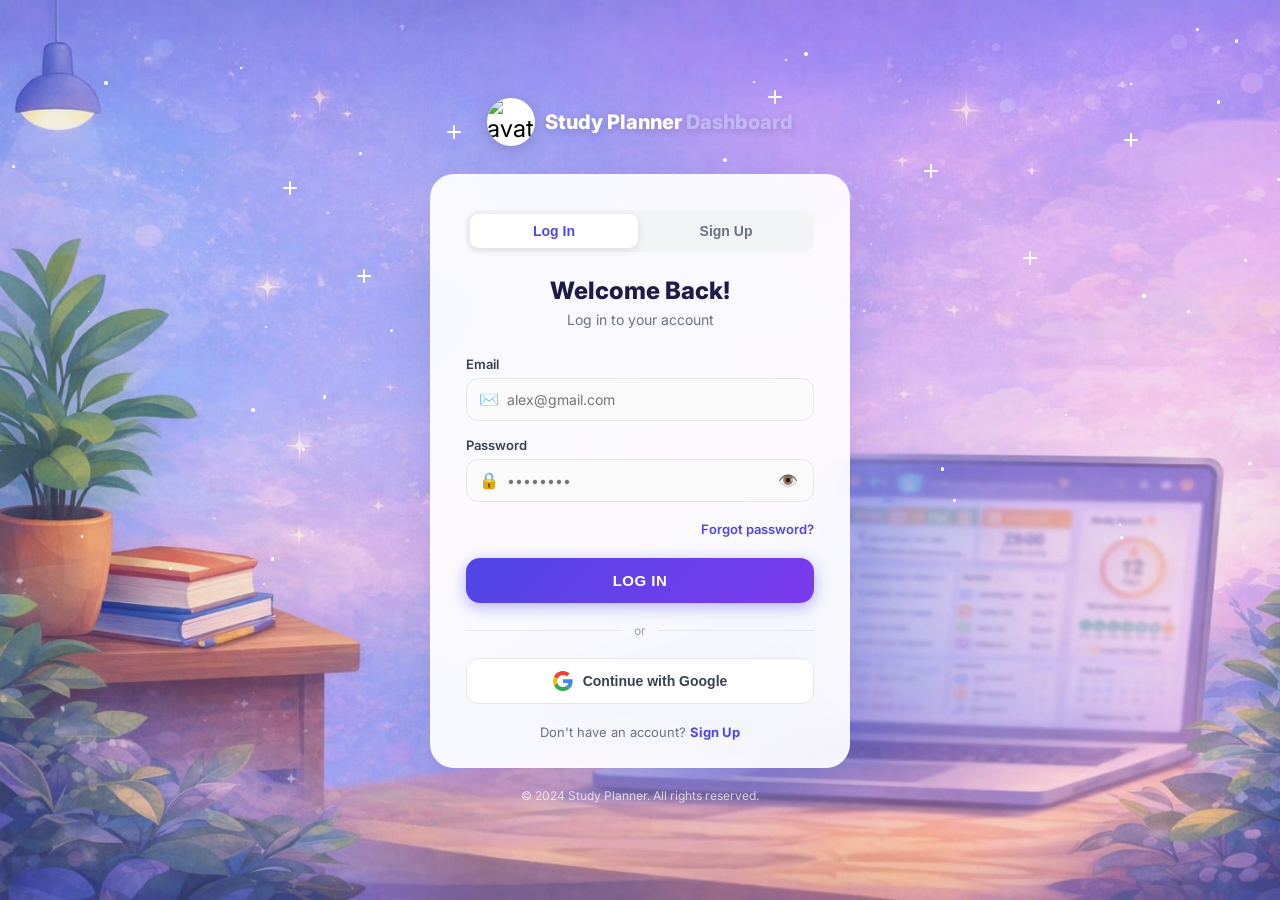
==== commit 12fa3db1: "updated project" ====
--- a/index.html
+++ b/index.html
@@ -47,6 +47,9 @@
     </a>
     <a class="nav-item" onclick="openModal('helpModal')">
       <span class="nav-icon">❓</span><span class="nav-label">Help</span>
+    </a>
+    <a class="nav-item nav-logout" onclick="logout()">
+      <span class="nav-icon">🚪</span><span class="nav-label">Logout</span>
     </a>
   </div>
 </aside>
--- a/style.css
+++ b/style.css
@@ -11,6 +11,8 @@
 .sidebar.collapsed .logo-text{display:none}
 .sidebar-nav{flex:1;padding:12px 0;display:flex;flex-direction:column;gap:2px}
 .sidebar-bottom{padding:12px 0;border-top:1px solid rgba(255,255,255,.12)}
+.nav-logout{color:rgba(255,160,160,.85)!important}
+.nav-logout:hover{background:rgba(239,68,68,.18)!important;color:#fca5a5!important}
 .nav-item{display:flex;align-items:center;gap:12px;padding:11px 18px;color:rgba(255,255,255,.75);cursor:pointer;border-radius:0;transition:all .2s;text-decoration:none;white-space:nowrap;border-left:3px solid transparent}
 .nav-item:hover{background:rgba(255,255,255,.12);color:white}
 .nav-item.active{background:rgba(255,255,255,.18);color:white;border-left-color:white;font-weight:600}
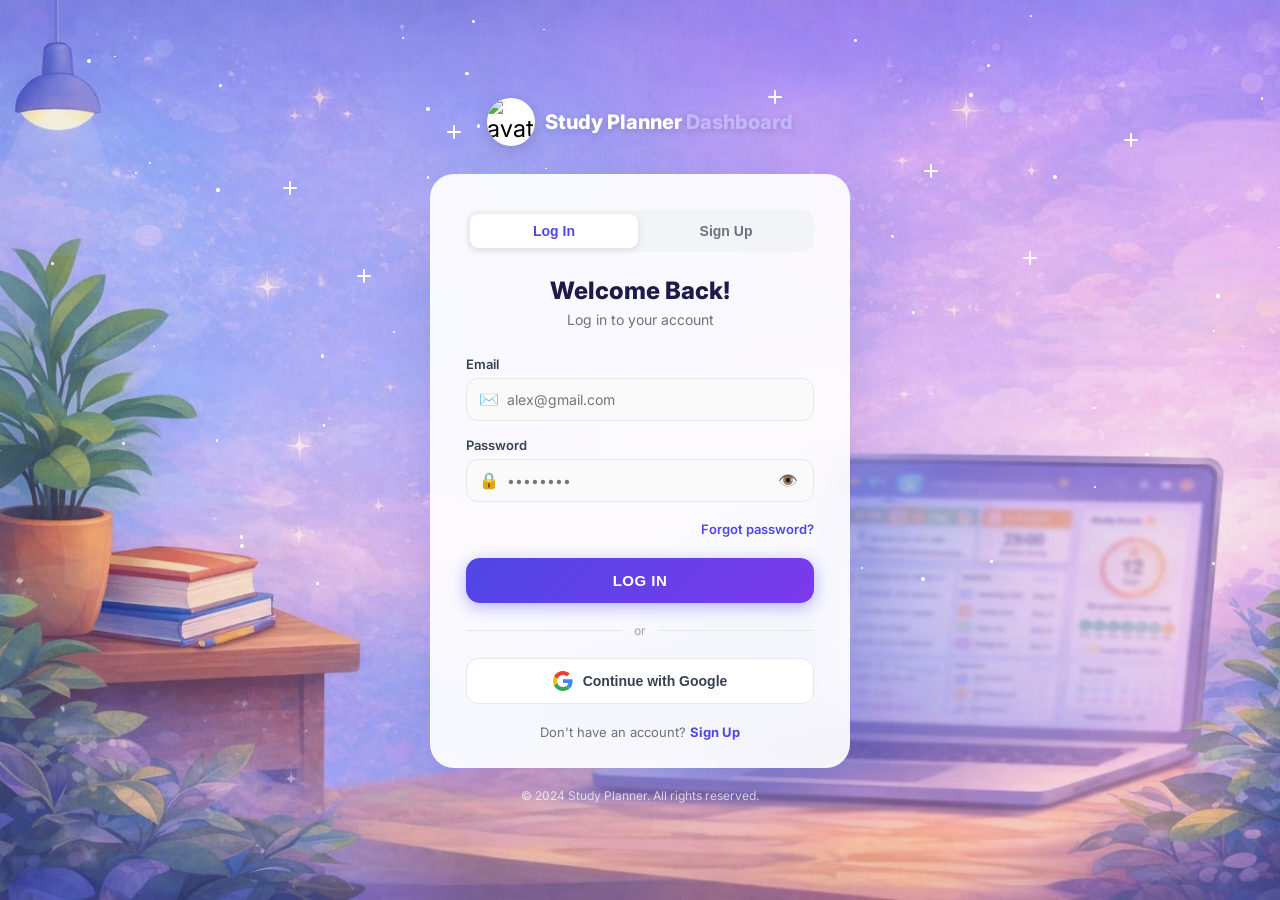
==== commit cfb51cc9: "updated project" ====
--- a/index.html
+++ b/index.html
@@ -572,6 +572,16 @@
 <!-- SIDEBAR OVERLAY (mobile) -->
 <div class="sidebar-overlay" id="sidebarOverlay" onclick="toggleSidebar()"></div>
 
-<script src="app.js"></script>
+<script src="js/state.js"></script>
+<script src="js/ui.js"></script>
+<script src="js/timer.js"></script>
+<script src="js/tasks.js"></script>
+<script src="js/schedule.js"></script>
+<script src="js/exams.js"></script>
+<script src="js/resources.js"></script>
+<script src="js/streak.js"></script>
+<script src="js/charts.js"></script>
+<script src="js/settings.js"></script>
+<script src="js/app.js"></script>
 </body>
 </html>
